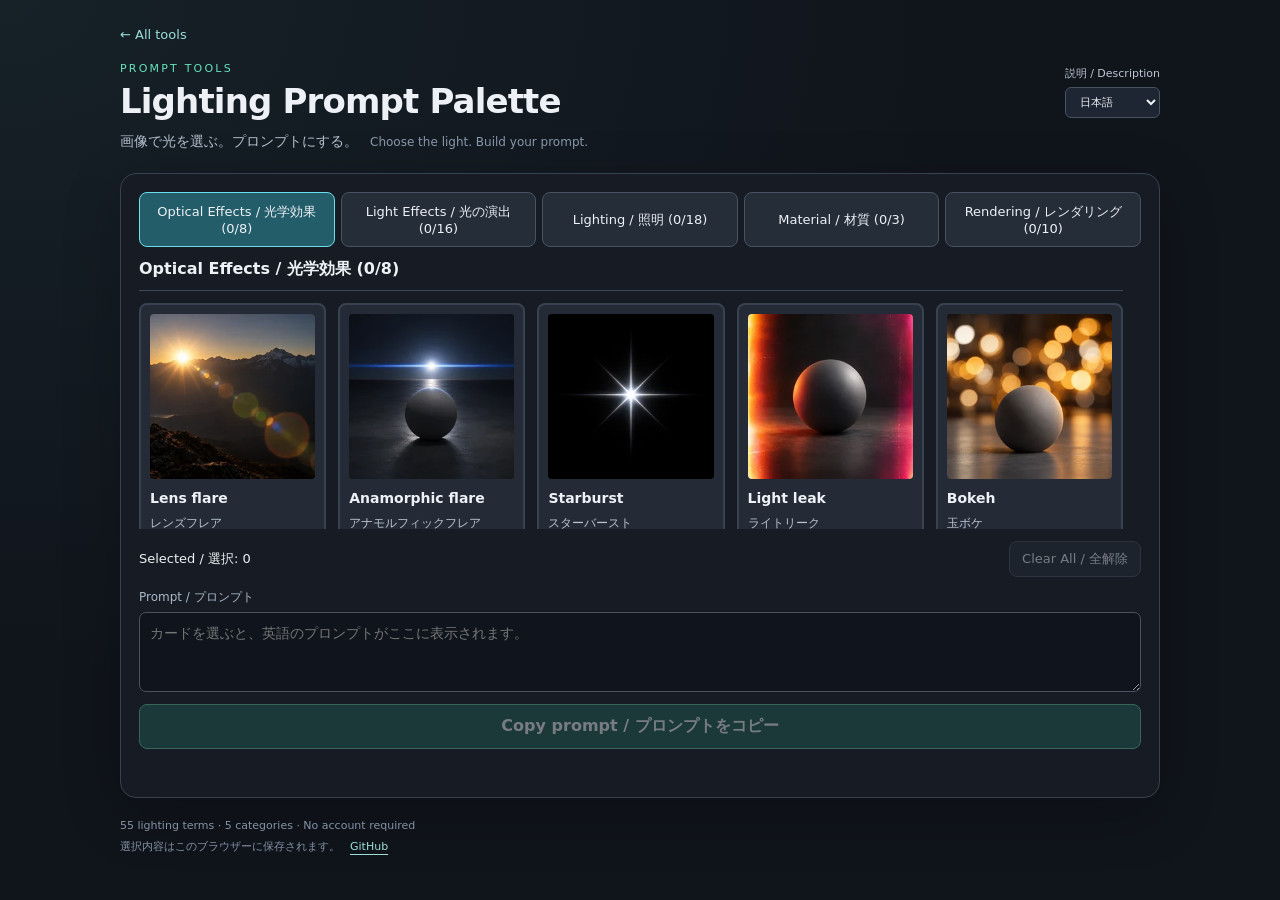
==== LightingPallet/index.html @ 4a6c48e5 "Add standalone Lighting Prompt Palette" ====
<!doctype html>
<html lang="ja">
<head>
  <meta charset="utf-8">
  <meta name="viewport" content="width=device-width, initial-scale=1">
  <meta name="theme-color" content="#171c24">
  <meta name="description" content="55種類のライティング表現を画像から選び、英語プロンプトを作成・コピーできる無料ツール。">
  <title>Lighting Prompt Palette — palealloy tools</title>
  <link rel="stylesheet" href="./style.css">
  <script type="module" src="./app.js"></script>
</head>
<body>
  <header class="page-header">
    <a class="home-link" href="../">← All tools</a>
    <div class="intro">
      <div><p class="eyebrow">PROMPT TOOLS</p><h1>Lighting Prompt Palette</h1></div>
      <label class="language-label">説明 / Description
        <select id="language" disabled><option value="ja">日本語</option><option value="en">English</option></select>
      </label>
    </div>
    <p class="subtitle">画像で光を選ぶ。プロンプトにする。<span>Choose the light. Build your prompt.</span></p>
  </header>
  <main class="palette" aria-label="Lighting Prompt Palette">
    <nav id="navigation" class="lp-nav" aria-label="Categories / カテゴリへ移動"></nav>
    <div id="catalog" class="lp-grid" tabindex="0" aria-label="Lighting catalog / ライティング一覧"><p>Loading / 読み込み中…</p></div>
    <div class="lp-footer"><span id="count" aria-live="polite">Selected / 選択: 0</span><button id="clear" disabled>Clear All / 全解除</button></div>
    <label class="prompt-label" for="prompt">Prompt / プロンプト</label>
    <textarea id="prompt" readonly spellcheck="false" placeholder="カードを選ぶと、英語のプロンプトがここに表示されます。"></textarea>
    <button id="copy" class="copy-button" disabled>Copy prompt / プロンプトをコピー</button>
    <p id="status" class="status" role="status" aria-live="polite"></p>
  </main>
  <footer class="page-footer">55 lighting terms · 5 categories · No account required<br>選択内容はこのブラウザーに保存されます。<a href="https://github.com/palealloy2999-prog/tools">GitHub</a></footer>
</body>
</html>
---- LightingPallet/style.css ----
:root { color-scheme:dark; font-family:system-ui,-apple-system,"Segoe UI",sans-serif; background:#10141b; color:#edf1f6; --accent:#66e2bd; }
* { box-sizing:border-box; }
body { margin:0; padding:24px; background:radial-gradient(ellipse at top left,#20343c66,transparent 55%),#10141b; }
button,select,textarea { font:inherit; }
button,select { cursor:pointer; }
button { color:inherit; border:1px solid #485261; border-radius:8px; background:#252d39; }
button:hover:not(:disabled) { border-color:#9baabb; background:#2d3846; }
button:disabled { cursor:default; opacity:.45; }
a { color:#9bdfd7; text-underline-offset:4px; }
.page-header,.palette,.page-footer { max-width:1040px; margin-inline:auto; }
.home-link { display:inline-block; margin-bottom:20px; font-size:13px; text-decoration:none; }
.intro { display:flex; gap:20px; align-items:center; justify-content:space-between; }
.eyebrow { margin:0 0 6px; font-size:11px; letter-spacing:.2em; color:var(--accent); }
h1 { margin:0; font-size:clamp(23px,4vw,34px); font-weight:650; letter-spacing:-.025em; }
.subtitle { margin:12px 0 22px; font-size:14px; color:#b3bfce; }
.subtitle span { margin-left:12px; font-size:12px; color:#8997aa; }
.language-label { display:flex; flex-direction:column; gap:6px; flex-shrink:0; font-size:11px; color:#bac5d2; }
select { padding:7px 10px; border:1px solid #485261; border-radius:6px; background:#1d2632; color:#edf1f6; }
.palette { display:flex; flex-direction:column; gap:12px; height:calc(100dvh - 275px); min-height:560px; padding:18px; border:1px solid #364252; border-radius:16px; background:#171c24; box-shadow:0 16px 60px #0003; }
.lp-nav { display:flex; flex-wrap:wrap; flex-shrink:0; gap:6px; }
.lp-nav button { flex:1 1 150px; min-width:0; padding:10px 8px; font-size:13px; overflow-wrap:anywhere; }
.lp-nav button[aria-current="location"] { background:#245d6a; border-color:#6cdeec; }
.lp-grid { position:relative; display:grid; grid-template-columns:repeat(5,minmax(0,1fr)); gap:12px; overflow-y:auto; min-height:0; flex:1; align-content:start; overscroll-behavior:contain; scrollbar-width:thin; scrollbar-gutter:stable; padding:0 8px 12px 0; }
.lp-heading { grid-column:1/-1; margin:16px 0 0; padding:0 0 10px; border-bottom:1px solid #3e4958; font-size:16px; }
.lp-heading:first-child { margin-top:4px; }
.lp-card { position:relative; display:flex; flex-direction:column; align-items:stretch; min-width:0; padding:9px; text-align:left; border:2px solid #384352; background:#242b36; }
.lp-card img { display:block; width:100%; height:auto; aspect-ratio:1; object-fit:cover; background:#10151d; border-radius:4px; }
.lp-card strong { display:block; margin:10px 0 6px; font-size:14px; line-height:1.35; overflow-wrap:break-word; }
.lp-card small { display:block; margin-top:auto; color:#bac5d2; font-size:12px; line-height:1.5; overflow-wrap:anywhere; }
.lp-card.selected { border-color:var(--accent); background:#24483f; }
.lp-card.selected::after { content:"✓"; position:absolute; top:13px; right:13px; color:#082b23; background:var(--accent); border-radius:50%; padding:1px 6px; font-size:20px; font-weight:bold; box-shadow:0 2px 8px #0006; }
button:focus-visible,select:focus-visible,textarea:focus-visible,.lp-grid:focus-visible { outline:2px solid #a1f3d9; outline-offset:3px; }
.lp-footer { display:flex; align-items:center; justify-content:space-between; gap:12px; flex-shrink:0; font-size:13px; }
.lp-footer button { padding:8px 12px; }
.prompt-label { color:#aab8c9; font-size:12px; margin-bottom:-6px; }
textarea { flex-shrink:0; width:100%; height:80px; resize:vertical; min-height:60px; max-height:160px; background:#10151d; color:#dcf8ed; border:1px solid #485261; border-radius:7px; padding:10px; font-size:14px; line-height:1.55; }
.copy-button { flex-shrink:0; padding:11px; background:#245d55; border-color:#5ebf9e; font-weight:600; }
.copy-button:hover:not(:disabled) { background:#2c7568; border-color:var(--accent); }
.status { flex-shrink:0; min-height:18px; margin:0; font-size:12px; color:#94dfc6; }
.status.error { color:#ffb8a9; }
.page-footer { padding:18px 0 0; font-size:11px; line-height:1.9; color:#8492a5; }
.page-footer a { margin-left:10px; }
@media (max-width:600px) { body { padding:16px 10px; } .home-link { margin-bottom:16px; } .intro { align-items:flex-start; gap:10px; } .subtitle span { display:block; margin:5px 0 0; } .palette { padding:12px; min-height:600px; height:calc(100dvh - 240px); } .lp-nav button { flex-basis:100px; font-size:11px; padding:8px 4px; } .lp-grid { grid-template-columns:repeat(3,minmax(0,1fr)); gap:8px; } .lp-card { padding:6px; } .lp-card strong { font-size:12px; } .lp-card small { font-size:11px; } .lp-heading { font-size:14px; } }
@media (max-width:320px) { .intro { flex-wrap:wrap; } .language-label { flex-direction:row; align-items:center; } .lp-grid { grid-template-columns:repeat(2,minmax(0,1fr)); } .lp-card img { display:none; } .lp-card.selected::after { font-size:12px; top:4px; right:4px; } .lp-card strong { padding-right:16px; } .lp-footer { font-size:11px; gap:4px; } }
@media (prefers-reduced-motion:reduce) { * { scroll-behavior:auto !important; } }
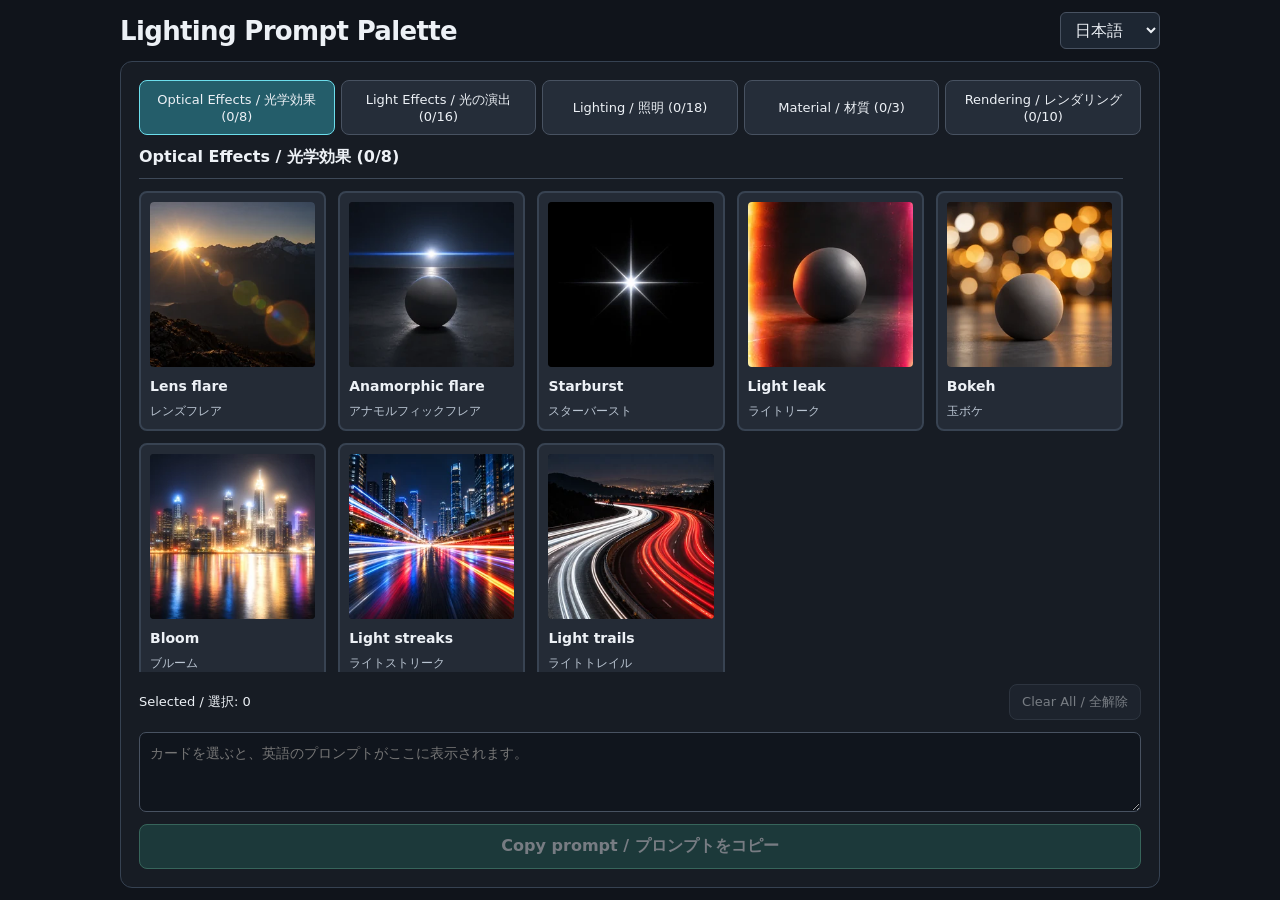
==== commit 1e3da83f: "Fix mobile lighting palette layout" ====
--- a/LightingPallet/index.html
+++ b/LightingPallet/index.html
@@ -11,24 +11,16 @@
 </head>
 <body>
   <header class="page-header">
-    <a class="home-link" href="../">← All tools</a>
-    <div class="intro">
-      <div><p class="eyebrow">PROMPT TOOLS</p><h1>Lighting Prompt Palette</h1></div>
-      <label class="language-label">説明 / Description
-        <select id="language" disabled><option value="ja">日本語</option><option value="en">English</option></select>
-      </label>
-    </div>
-    <p class="subtitle">画像で光を選ぶ。プロンプトにする。<span>Choose the light. Build your prompt.</span></p>
+    <h1>Lighting Prompt Palette</h1>
+    <select id="language" aria-label="説明言語 / Description language" disabled><option value="ja">日本語</option><option value="en">English</option></select>
   </header>
   <main class="palette" aria-label="Lighting Prompt Palette">
     <nav id="navigation" class="lp-nav" aria-label="Categories / カテゴリへ移動"></nav>
     <div id="catalog" class="lp-grid" tabindex="0" aria-label="Lighting catalog / ライティング一覧"><p>Loading / 読み込み中…</p></div>
     <div class="lp-footer"><span id="count" aria-live="polite">Selected / 選択: 0</span><button id="clear" disabled>Clear All / 全解除</button></div>
-    <label class="prompt-label" for="prompt">Prompt / プロンプト</label>
-    <textarea id="prompt" readonly spellcheck="false" placeholder="カードを選ぶと、英語のプロンプトがここに表示されます。"></textarea>
+    <textarea id="prompt" aria-label="Prompt / プロンプト" readonly spellcheck="false" placeholder="カードを選ぶと、英語のプロンプトがここに表示されます。"></textarea>
     <button id="copy" class="copy-button" disabled>Copy prompt / プロンプトをコピー</button>
     <p id="status" class="status" role="status" aria-live="polite"></p>
   </main>
-  <footer class="page-footer">55 lighting terms · 5 categories · No account required<br>選択内容はこのブラウザーに保存されます。<a href="https://github.com/palealloy2999-prog/tools">GitHub</a></footer>
 </body>
 </html>
--- a/LightingPallet/style.css
+++ b/LightingPallet/style.css
@@ -1,22 +1,16 @@
 :root { color-scheme:dark; font-family:system-ui,-apple-system,"Segoe UI",sans-serif; background:#10141b; color:#edf1f6; --accent:#66e2bd; }
 * { box-sizing:border-box; }
-body { margin:0; padding:24px; background:radial-gradient(ellipse at top left,#20343c66,transparent 55%),#10141b; }
+body { display:flex; flex-direction:column; gap:12px; height:100dvh; min-height:480px; margin:0; padding:12px; background:#10141b; }
 button,select,textarea { font:inherit; }
 button,select { cursor:pointer; }
 button { color:inherit; border:1px solid #485261; border-radius:8px; background:#252d39; }
 button:hover:not(:disabled) { border-color:#9baabb; background:#2d3846; }
 button:disabled { cursor:default; opacity:.45; }
-a { color:#9bdfd7; text-underline-offset:4px; }
-.page-header,.palette,.page-footer { max-width:1040px; margin-inline:auto; }
-.home-link { display:inline-block; margin-bottom:20px; font-size:13px; text-decoration:none; }
-.intro { display:flex; gap:20px; align-items:center; justify-content:space-between; }
-.eyebrow { margin:0 0 6px; font-size:11px; letter-spacing:.2em; color:var(--accent); }
-h1 { margin:0; font-size:clamp(23px,4vw,34px); font-weight:650; letter-spacing:-.025em; }
-.subtitle { margin:12px 0 22px; font-size:14px; color:#b3bfce; }
-.subtitle span { margin-left:12px; font-size:12px; color:#8997aa; }
-.language-label { display:flex; flex-direction:column; gap:6px; flex-shrink:0; font-size:11px; color:#bac5d2; }
+.page-header,.palette { width:100%; max-width:1040px; margin-inline:auto; }
+.page-header { display:flex; align-items:center; justify-content:space-between; flex-shrink:0; gap:12px; }
+h1 { margin:0; font-size:clamp(18px,3vw,26px); font-weight:650; letter-spacing:-.025em; }
 select { padding:7px 10px; border:1px solid #485261; border-radius:6px; background:#1d2632; color:#edf1f6; }
-.palette { display:flex; flex-direction:column; gap:12px; height:calc(100dvh - 275px); min-height:560px; padding:18px; border:1px solid #364252; border-radius:16px; background:#171c24; box-shadow:0 16px 60px #0003; }
+.palette { display:flex; flex-direction:column; flex:1; gap:12px; min-height:0; padding:18px; border:1px solid #364252; border-radius:12px; background:#171c24; }
 .lp-nav { display:flex; flex-wrap:wrap; flex-shrink:0; gap:6px; }
 .lp-nav button { flex:1 1 150px; min-width:0; padding:10px 8px; font-size:13px; overflow-wrap:anywhere; }
 .lp-nav button[aria-current="location"] { background:#245d6a; border-color:#6cdeec; }
@@ -32,14 +26,12 @@
 button:focus-visible,select:focus-visible,textarea:focus-visible,.lp-grid:focus-visible { outline:2px solid #a1f3d9; outline-offset:3px; }
 .lp-footer { display:flex; align-items:center; justify-content:space-between; gap:12px; flex-shrink:0; font-size:13px; }
 .lp-footer button { padding:8px 12px; }
-.prompt-label { color:#aab8c9; font-size:12px; margin-bottom:-6px; }
 textarea { flex-shrink:0; width:100%; height:80px; resize:vertical; min-height:60px; max-height:160px; background:#10151d; color:#dcf8ed; border:1px solid #485261; border-radius:7px; padding:10px; font-size:14px; line-height:1.55; }
 .copy-button { flex-shrink:0; padding:11px; background:#245d55; border-color:#5ebf9e; font-weight:600; }
 .copy-button:hover:not(:disabled) { background:#2c7568; border-color:var(--accent); }
 .status { flex-shrink:0; min-height:18px; margin:0; font-size:12px; color:#94dfc6; }
 .status.error { color:#ffb8a9; }
-.page-footer { padding:18px 0 0; font-size:11px; line-height:1.9; color:#8492a5; }
-.page-footer a { margin-left:10px; }
-@media (max-width:600px) { body { padding:16px 10px; } .home-link { margin-bottom:16px; } .intro { align-items:flex-start; gap:10px; } .subtitle span { display:block; margin:5px 0 0; } .palette { padding:12px; min-height:600px; height:calc(100dvh - 240px); } .lp-nav button { flex-basis:100px; font-size:11px; padding:8px 4px; } .lp-grid { grid-template-columns:repeat(3,minmax(0,1fr)); gap:8px; } .lp-card { padding:6px; } .lp-card strong { font-size:12px; } .lp-card small { font-size:11px; } .lp-heading { font-size:14px; } }
-@media (max-width:320px) { .intro { flex-wrap:wrap; } .language-label { flex-direction:row; align-items:center; } .lp-grid { grid-template-columns:repeat(2,minmax(0,1fr)); } .lp-card img { display:none; } .lp-card.selected::after { font-size:12px; top:4px; right:4px; } .lp-card strong { padding-right:16px; } .lp-footer { font-size:11px; gap:4px; } }
+.status:empty { display:none; }
+@media (max-width:600px) { body { padding:8px; gap:8px; } .palette { padding:10px; gap:8px; } .lp-nav button { flex-basis:100px; font-size:11px; padding:8px 4px; } .lp-grid { grid-template-columns:repeat(3,minmax(0,1fr)); gap:8px; } .lp-card { padding:6px; } .lp-card strong { font-size:12px; } .lp-card small { font-size:11px; } .lp-heading { font-size:14px; } textarea { height:70px; } }
+@media (max-width:320px) { .lp-grid { grid-template-columns:repeat(2,minmax(0,1fr)); } .lp-card img { display:none; } .lp-card.selected::after { font-size:12px; top:4px; right:4px; } .lp-card strong { padding-right:16px; } .lp-footer { font-size:11px; gap:4px; } }
 @media (prefers-reduced-motion:reduce) { * { scroll-behavior:auto !important; } }
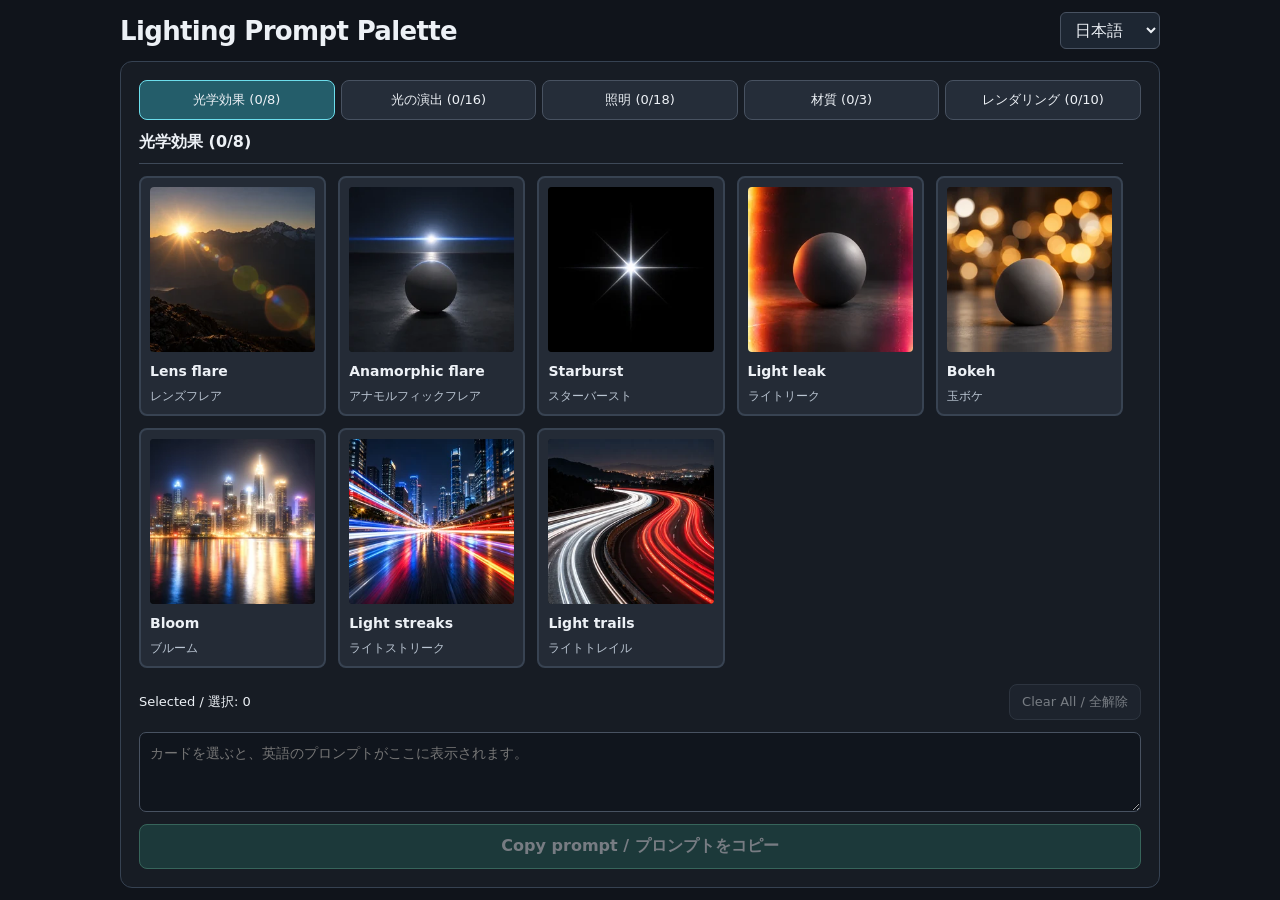
==== commit 8810fce4: "Fix copy notification layout and timeout" ====
--- a/LightingPallet/index.html
+++ b/LightingPallet/index.html
@@ -19,8 +19,10 @@
     <div id="catalog" class="lp-grid" tabindex="0" aria-label="Lighting catalog / ライティング一覧"><p>Loading / 読み込み中…</p></div>
     <div class="lp-footer"><span id="count" aria-live="polite">Selected / 選択: 0</span><button id="clear" disabled>Clear All / 全解除</button></div>
     <textarea id="prompt" aria-label="Prompt / プロンプト" readonly spellcheck="false" placeholder="カードを選ぶと、英語のプロンプトがここに表示されます。"></textarea>
-    <button id="copy" class="copy-button" disabled>Copy prompt / プロンプトをコピー</button>
-    <p id="status" class="status" role="status" aria-live="polite"></p>
+    <div class="copy-area">
+      <button id="copy" class="copy-button" disabled>Copy prompt / プロンプトをコピー</button>
+      <p id="status" class="status" role="status" aria-live="polite" aria-atomic="true"></p>
+    </div>
   </main>
 </body>
 </html>
--- a/LightingPallet/style.css
+++ b/LightingPallet/style.css
@@ -27,11 +27,13 @@
 .lp-footer { display:flex; align-items:center; justify-content:space-between; gap:12px; flex-shrink:0; font-size:13px; }
 .lp-footer button { padding:8px 12px; }
 textarea { flex-shrink:0; width:100%; height:80px; resize:vertical; min-height:60px; max-height:160px; background:#10151d; color:#dcf8ed; border:1px solid #485261; border-radius:7px; padding:10px; font-size:14px; line-height:1.55; }
-.copy-button { flex-shrink:0; padding:11px; background:#245d55; border-color:#5ebf9e; font-weight:600; }
+.copy-area { position:relative; flex-shrink:0; }
+.copy-button { width:100%; padding:11px; background:#245d55; border-color:#5ebf9e; font-weight:600; }
 .copy-button:hover:not(:disabled) { background:#2c7568; border-color:var(--accent); }
-.status { flex-shrink:0; min-height:18px; margin:0; font-size:12px; color:#94dfc6; }
-.status.error { color:#ffb8a9; }
-.status:empty { display:none; }
+.status { position:absolute; z-index:2; bottom:calc(100% + 8px); left:50%; width:max-content; max-width:calc(100% - 16px); margin:0; padding:8px 12px; border:1px solid #5ebf9e; border-radius:8px; background:#193a33; box-shadow:0 4px 16px #0005; color:#c4ffeb; font-size:12px; text-align:center; pointer-events:none; opacity:0; transform:translate(-50%,5px); transition:opacity .2s ease,transform .2s ease; }
+.status.visible { opacity:1; transform:translate(-50%,0); }
+.status::after { content:""; position:absolute; bottom:-5px; left:calc(50% - 4px); width:8px; height:8px; background:inherit; border-right:1px solid; border-bottom:1px solid; border-color:inherit; transform:rotate(45deg); }
+.status.error { color:#ffcebf; background:#3a2424; border-color:#a86c60; }
 @media (max-width:600px) { body { padding:8px; gap:8px; } .palette { padding:10px; gap:8px; } .lp-nav button { flex-basis:100px; font-size:11px; padding:8px 4px; } .lp-grid { grid-template-columns:repeat(3,minmax(0,1fr)); gap:8px; } .lp-card { padding:6px; } .lp-card strong { font-size:12px; } .lp-card small { font-size:11px; } .lp-heading { font-size:14px; } textarea { height:70px; } }
 @media (max-width:320px) { .lp-grid { grid-template-columns:repeat(2,minmax(0,1fr)); } .lp-card img { display:none; } .lp-card.selected::after { font-size:12px; top:4px; right:4px; } .lp-card strong { padding-right:16px; } .lp-footer { font-size:11px; gap:4px; } }
-@media (prefers-reduced-motion:reduce) { * { scroll-behavior:auto !important; } }
+@media (prefers-reduced-motion:reduce) { * { scroll-behavior:auto !important; } .status { transition:none; } }
